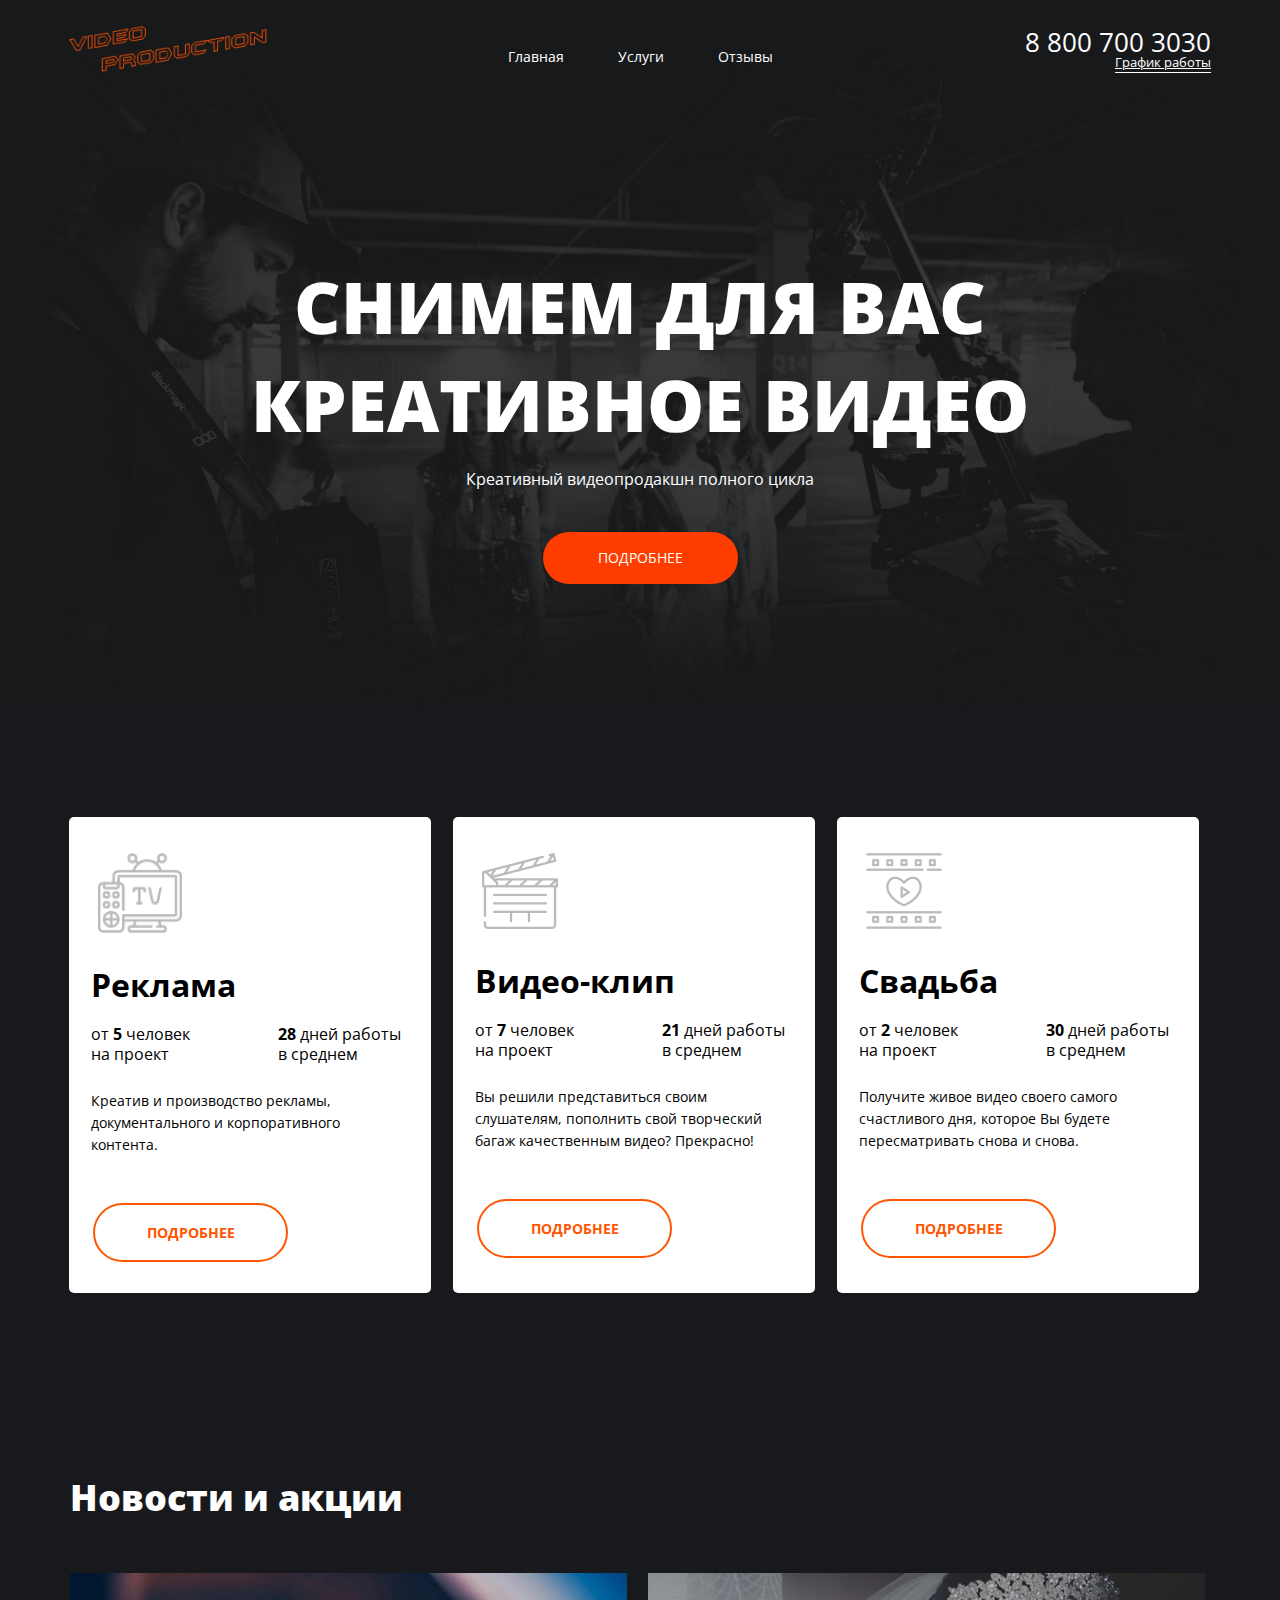
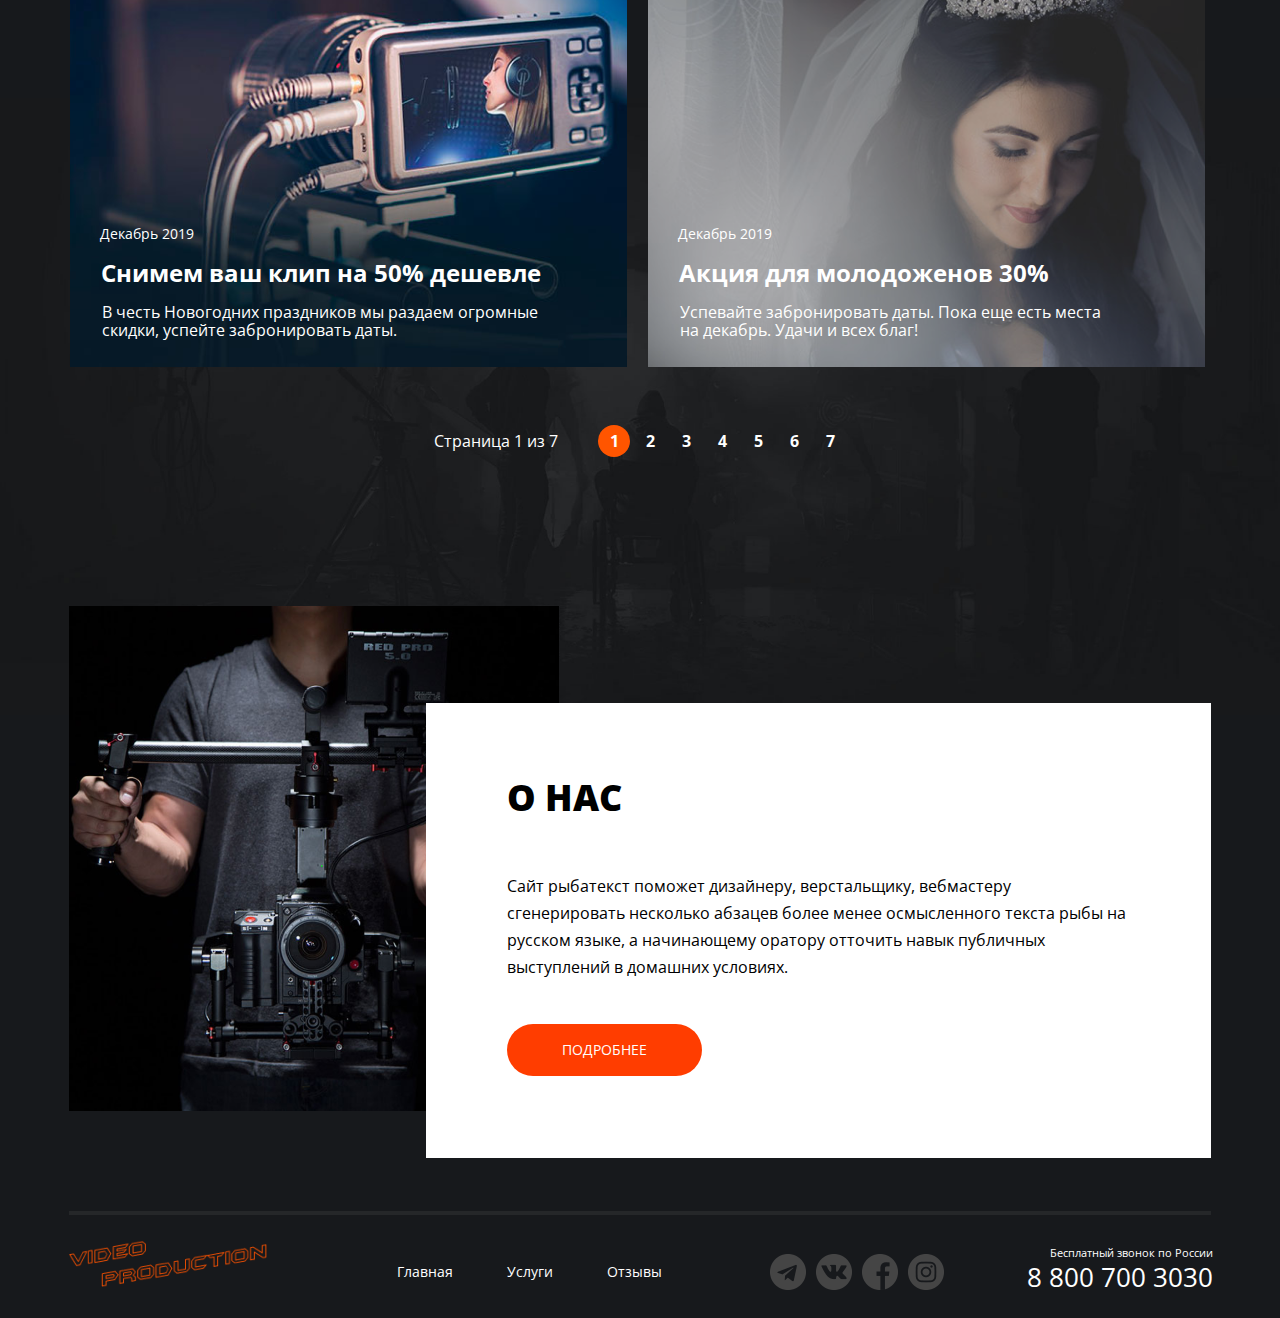
==== video-production/index.html @ 26098052 "Add files via upload" ====
<!DOCTYPE html>
<html lang="en">

<head>
    <meta charset="UTF-8">
    <meta http-equiv="X-UA-Compatible" content="IE=edge">
    <meta name="viewport" content="width=device-width, initial-scale=1.0">
    <title>Videoproduction</title>
    <link href="https://fonts.googleapis.com/css2?family=Open+Sans:ital,wght@0,300;0,400;0,500;0,600;0,700;0,800;1,300;1,400;1,500;1,600;1,700;1,800&display=swap" rel="stylesheet">
    <link rel="stylesheet" href="./style/main.css">
</head>

<body>
    <div class="wrapper">
        <img src="./img/hero.png" alt="" class="up__background">
        <img src="./img/bottom-pic.png" alt="" class="down__background">
        <div class="wrapper__content">
            <header class="header">
                <div class="container header__container">
                    <div class="header__particle">
                        <a href="/" class="logo">
                            <img src="img/icons/logo.png" alt="картинка" class="logo__img" title="Портал на главную страницу">
                        </a>
                        <nav class="menu menu--header">
                            <ul class="menu__list">
                                <li class="menu__item">
                                    <a href="index.html" class="menu__link" title="Портал на главную страницу">Главная</a>
                                </li>
                                <li class="menu__item">
                                    <a href="services.html" class="menu__link">Услуги</a>
                                </li>
                                <li class="menu__item">
                                    <a href="review.html" class="menu__link">Отзывы</a>
                                </li>
                            </ul>
                        </nav>
                    </div>
                    <div class="header__particle header__particle--right">
                        <div class="contacts contacts--header">
                            <a href="tel:+78007003030" class="contacts__phone">8 800 700 3030</a>
                            <!-- <div class="contacts__info">График работы</div> -->
                            <div class="dropdown">
                                <div class="contacts__info">График работы</div>
                                <div class="dropdown__menu">
                                    <div class="dropdown__triangle"></div>
                                    <span class="dropdown__item dropdown__item--up">пн-вс: 09:00 - 20:00</span>
                                    <span class="dropdown__item dropdown__item--down">Обед: 14:00-14:30</span>
                                </div>
                            </div>
                        </div>
                    </div>                    
                </div>
            </header>
            <main class="main-content">
                <section class="hello">
                    <div class="container hello__container">
                        <h1 class="hello__title">Снимем для вас креативное видео</h1>
                        <div class="hello__text">Креативный видеопродакшн полного цикла</div>
                        <a href="/" class="button button--hello">Подробнее</a>
                    </div>
                </section>
                <section class="offer">
                    <div class="container offer__container">
                        <ul class="offer__list">
                            <li class="offer__item">
                                <img src="img/icons/tv.png" alt="картинка" class="offer__img offer__img--bigger">
                                <div class="offer__content">
                                    <h3 class="offer__title">Реклама</h3>
                                    <ul class="offer__features">
                                        <li class="offer__feature">
                                            <div class="offer__feature-text offer__feature-text--people"> от <span>5</span> человек на проект</div>
                                        </li>
                                        <li class="offer__feature">
                                            <div class="offer__feature-text offer__feature-text--time"> <span>28</span> дней работы в среднем</div>
                                        </li>
                                    </ul>
                                    <p class="offer__text">Креатив и производство рекламы, документального
                                        и корпоративного контента.</p>
                                    <a href="/" class="button button--light">Подробнее</a>
                                </div>
                            </li>
                            <li class="offer__item">
                                <img src="img/icons/clapper.png" alt="картинка" class="offer__img">
                                <div class="offer__content">
                                    <h3 class="offer__title">Видео-клип</h3>
                                    <ul class="offer__features">
                                        <li class="offer__feature">
                                            <div class="offer__feature-text offer__feature-text--people"> от <span>7</span> человек на проект</div>
                                        </li>
                                        <li class="offer__feature">
                                            <div class="offer__feature-text offer__feature-text--time"> <span>21</span> дней работы в среднем</div>
                                        </li>
                                    </ul>
                                    <p class="offer__text">Вы решили представиться своим слушателям, пополнить
                                        свой творческий багаж качественным видео? Прекрасно! </p>
                                    <a href="/" class="button button--light">Подробнее</a>
                                </div>
                            </li>
                            <li class="offer__item">
                                <img src="img/icons/film.png" alt="картинка" class="offer__img">
                                <div class="offer__content">
                                    <h3 class="offer__title">Свадьба</h3>
                                    <ul class="offer__features">
                                        <li class="offer__feature">
                                            <div class="offer__feature-text offer__feature-text--people"> от <span>2</span> человек на проект</div>
                                        </li>
                                        <li class="offer__feature">
                                            <div class="offer__feature-text offer__feature-text--time"> <span>30</span> дней работы в среднем</div>
                                        </li>
                                    </ul>
                                    <p class="offer__text">Получите живое видео своего самого счастливого дня,
                                        которое Вы будете пересматривать снова и снова.</p>
                                    <a href="/" class="button button--light">Подробнее</a>
                                </div>
                            </li>
                        </ul>
                    </div>
                </section>
                <section class="news">
                    <div class="container news__container">
                        <h2 class="title">Новости и акции</h2>
                        <ul class="news__list">
                            <li class="news__item news__item--video">
                                <!-- <img src="img/camera.png" alt="картинка" class="news__img"> -->
                                <p class="news__date">Декабрь 2019</p>
                                <h2 class="news__title">Снимем ваш клип на 50% дешевле</h2>
                                <p class="news__text">В честь Новогодних праздников мы раздаем
                                    огромные скидки, успейте забронировать даты. </p>
                            </li>
                            <li class="news__item news__item--sale">
                                <!-- <img src="img/wedding.png" alt="картинка" class="news__img"> -->
                                <p class="news__date">Декабрь 2019</p>
                                <h2 class="news__title">Акция для молодоженов 30%</h2>
                                <p class="news__text">Успевайте забронировать даты.
                                    Пока еще есть места на декабрь. Удачи и всех благ!</p>
                            </li>
                        </ul>
                        <div class="paginator">
                            <div class="paginator__whatpage">Страница 1 из 7</div>
                            <ul class="paginator__pages">
                                <li class="paginator__page paginator__page--active">
                                    <a href="/" class="paginator__link">1</a>
                                </li>
                                <li class="paginator__page">
                                    <a href="/" class="paginator__link">2</a>
                                </li>
                                <li class="paginator__page">
                                    <a href="/" class="paginator__link">3</a>
                                </li>
                                <li class="paginator__page">
                                    <a href="/" class="paginator__link">4</a>
                                </li>
                                <li class="paginator__page">
                                    <a href="/" class="paginator__link">5</a>
                                </li>
                                <li class="paginator__page">
                                    <a href="/" class="paginator__link">6</a>
                                </li>
                                <li class="paginator__page">
                                    <a href="/" class="paginator__link">7</a>
                                </li>
                            </ul>
                        </div>
                    </div>
                </section>
                <section class="about">
                    <div class="container about__container">
                        <img src="img/cameraman.png" alt="картинка" class="about__img">
                        <div class="about__card">
                            <h2 class="title title--about">О нас</h2>
                            <p class="about__us">Сайт рыбатекст поможет дизайнеру, верстальщику, вебмастеру
                                сгенерировать несколько абзацев более менее осмысленного текста рыбы на русском языке,
                                а начинающему оратору отточить навык публичных выступлений в домашних условиях. </p>
                            <a href="/" class="button button--about">Подробнее</a>
                        </div>
                    </div>
                </section>
            </main>
        </div>
        <footer class="footer">
            <div class="container footer__container">
                <div class="footer__particle">
                    <a href="/" class="logo logo--footer">
                        <img src="img/icons/logo.png" alt="картинка" class="logo__img">
                    </a>
                    <nav class="menu menu--footer">
                        <ul class="menu__list">
                            <li class="menu__item">
                                <a href="index.html" class="menu__link menu__link--main">Главная</a>
                            </li>
                            <li class="menu__item">
                                <a href="services.html" class="menu__link menu__link--services">Услуги</a>
                            </li>
                            <li class="menu__item">
                                <a href="review.html" class="menu__link menu__link-reviews">Отзывы</a>
                            </li>
                        </ul>
                    </nav>
                </div>
                <div class="footer__particle footer__particle--right">
                    <div class="sotial">
                        <ul class="sotial__items">
                            <li class="sotial__item sotial__item--tg">
                                <a href="/" class="sotial__link">
                                    <!-- <img src="img/telegram.png" alt="картинка" class="social__img"> -->
                                </a>
                            </li>
                            <li class="sotial__item sotial__item--vk">
                                <a href="/" class="sotial__link">
                                    <!-- <img src="img/vk1.png" alt="картинка" class="social__img"> -->
                                </a>
                            </li>
                            <li class="sotial__item sotial__item--fb">
                                <a href="/" class="sotial__link">
                                    <!-- <img src="img/f.png" alt="картинка" class="social__img"> -->
                                </a>
                            </li>
                            <li class="sotial__item sotial__item--inst">
                                <a href="/" class="sotial__link">
                                    <!-- <img src="img/in1.png" alt="картинка" class="social__img"> -->
                                </a>
                            </li>
                        </ul>
                    </div>
                    <div class="contacts contacts--footer">
                        <div class="contacts__end">Бесплатный звонок по России</div>
                        <a href="tel:+78007003030" class="contacts__phone">8 800 700 3030</a>
                    </div>
                </div> 
                

            </div>
        </footer>
    </div>

</body>

</html>
---- video-production/style/main.css ----
@import url(./normalize.css);
@import url(./blocks/base.css);
@import url(./blocks/header.css);
/* @import url(./blocks/dropdown.css); */
@import url(./blocks/hello.css);
@import url(./blocks/offer.css);
@import url(./blocks/news.css);
@import url(./blocks/about.css);
@import url(./blocks/footer.css);
@import url(./services_blocks/services_top.css);
@import url(./services_blocks/services_main_con.css);
@import url(./services_blocks/services_partners.css);
@import url(./services_blocks/services_footer.css);
@import url(./hipage_blocks/hipage.css);
@import url(./review_blocks/review_advertising.css);
@import url(./review_blocks/review_reviews.css);
@import url(./review_blocks/review_form.css);
@import url(./review_blocks/review_footer.css);
@import url(./blocks/dropdown.css);
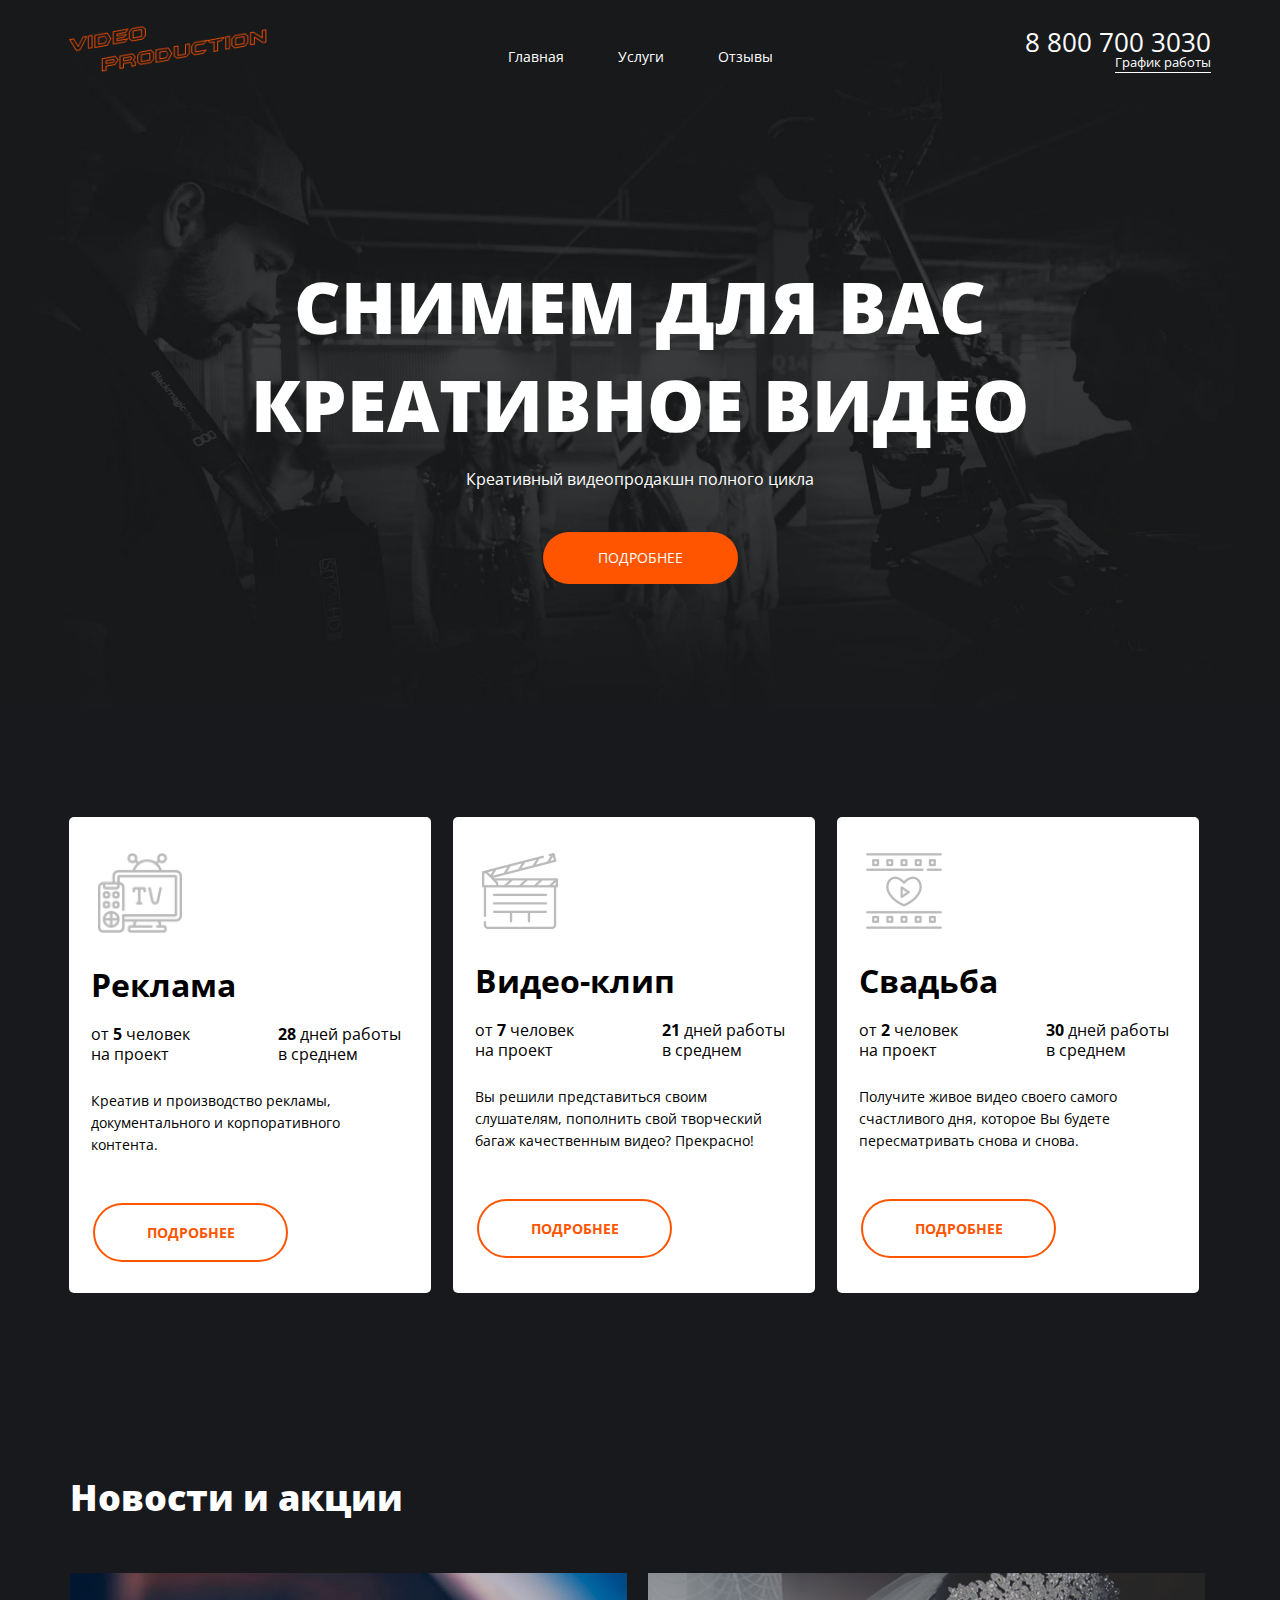
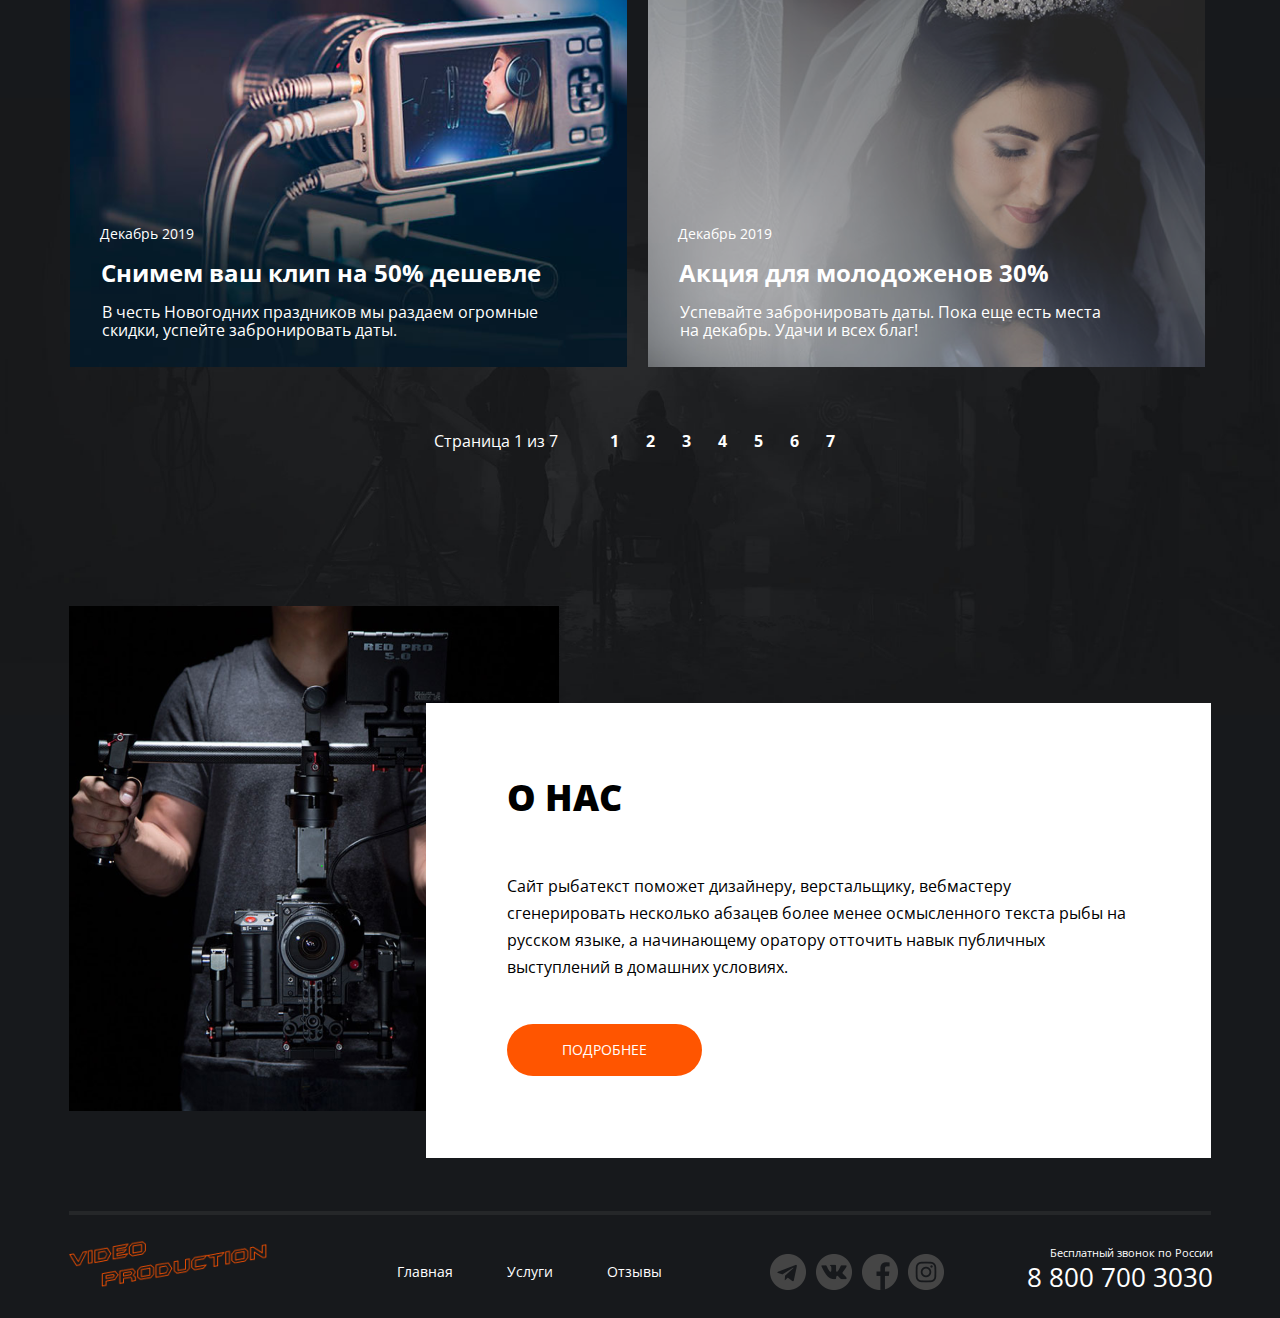
==== commit 39853cff: "Update index.html" ====
--- a/video-production/index.html
+++ b/video-production/index.html
@@ -18,7 +18,7 @@
             <header class="header">
                 <div class="container header__container">
                     <div class="header__particle">
-                        <a href="/" class="logo">
+                        <a href="index.html" class="logo">
                             <img src="img/icons/logo.png" alt="картинка" class="logo__img" title="Портал на главную страницу">
                         </a>
                         <nav class="menu menu--header">
@@ -180,7 +180,7 @@
         <footer class="footer">
             <div class="container footer__container">
                 <div class="footer__particle">
-                    <a href="/" class="logo logo--footer">
+                    <a href="index.html" class="logo logo--footer">
                         <img src="img/icons/logo.png" alt="картинка" class="logo__img">
                     </a>
                     <nav class="menu menu--footer">
@@ -235,4 +235,4 @@
 
 </body>
 
-</html>+</html>
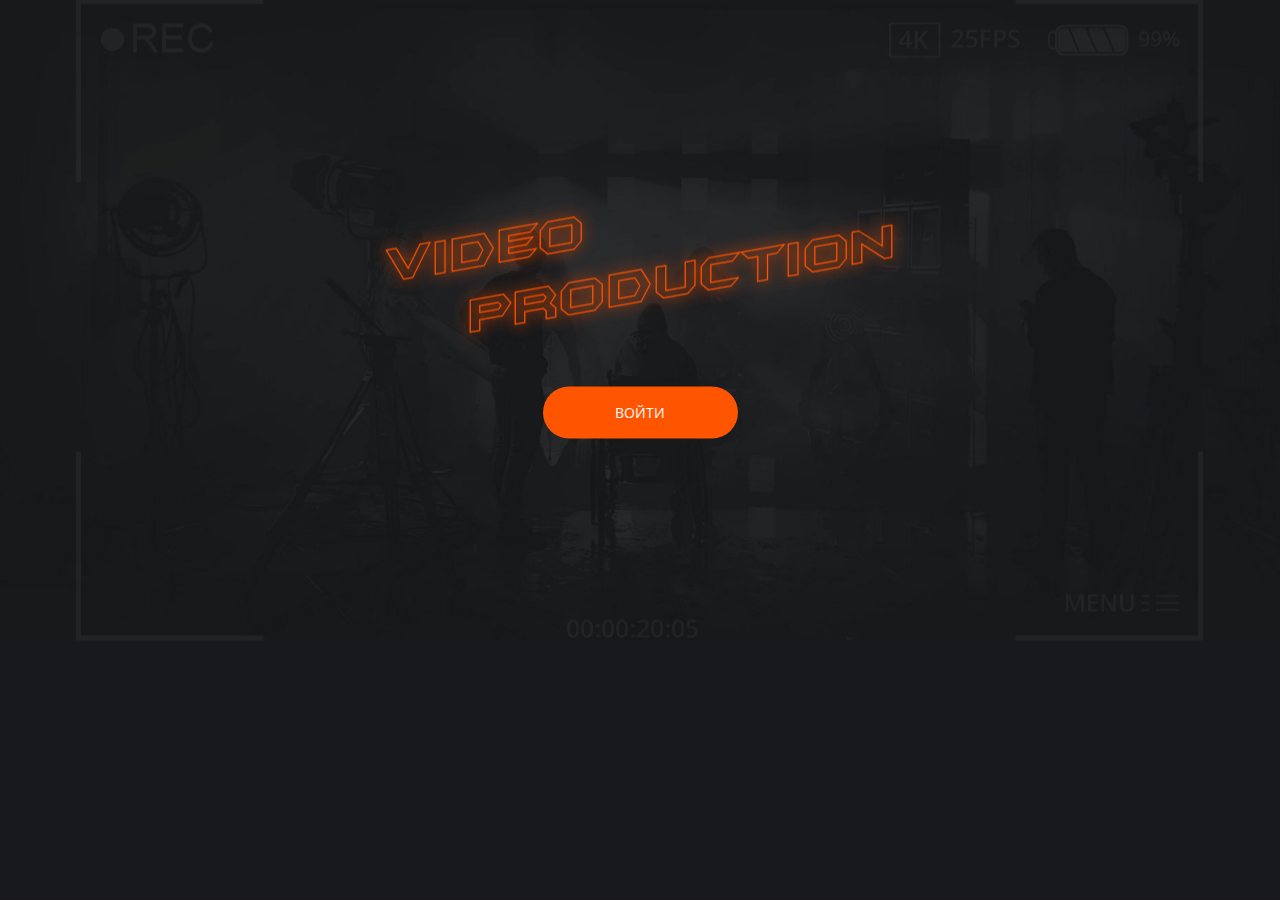
==== commit 3fd2c5ad: "Add files via upload" ====
--- a/video-production/index.html
+++ b/video-production/index.html
@@ -5,234 +5,24 @@
     <meta charset="UTF-8">
     <meta http-equiv="X-UA-Compatible" content="IE=edge">
     <meta name="viewport" content="width=device-width, initial-scale=1.0">
-    <title>Videoproduction</title>
+    <title>hipage</title>
     <link href="https://fonts.googleapis.com/css2?family=Open+Sans:ital,wght@0,300;0,400;0,500;0,600;0,700;0,800;1,300;1,400;1,500;1,600;1,700;1,800&display=swap" rel="stylesheet">
     <link rel="stylesheet" href="./style/main.css">
 </head>
 
 <body>
     <div class="wrapper">
-        <img src="./img/hero.png" alt="" class="up__background">
-        <img src="./img/bottom-pic.png" alt="" class="down__background">
         <div class="wrapper__content">
-            <header class="header">
-                <div class="container header__container">
-                    <div class="header__particle">
-                        <a href="index.html" class="logo">
-                            <img src="img/icons/logo.png" alt="картинка" class="logo__img" title="Портал на главную страницу">
-                        </a>
-                        <nav class="menu menu--header">
-                            <ul class="menu__list">
-                                <li class="menu__item">
-                                    <a href="index.html" class="menu__link" title="Портал на главную страницу">Главная</a>
-                                </li>
-                                <li class="menu__item">
-                                    <a href="services.html" class="menu__link">Услуги</a>
-                                </li>
-                                <li class="menu__item">
-                                    <a href="review.html" class="menu__link">Отзывы</a>
-                                </li>
-                            </ul>
-                        </nav>
-                    </div>
-                    <div class="header__particle header__particle--right">
-                        <div class="contacts contacts--header">
-                            <a href="tel:+78007003030" class="contacts__phone">8 800 700 3030</a>
-                            <!-- <div class="contacts__info">График работы</div> -->
-                            <div class="dropdown">
-                                <div class="contacts__info">График работы</div>
-                                <div class="dropdown__menu">
-                                    <div class="dropdown__triangle"></div>
-                                    <span class="dropdown__item dropdown__item--up">пн-вс: 09:00 - 20:00</span>
-                                    <span class="dropdown__item dropdown__item--down">Обед: 14:00-14:30</span>
-                                </div>
-                            </div>
-                        </div>
-                    </div>                    
-                </div>
-            </header>
-            <main class="main-content">
-                <section class="hello">
-                    <div class="container hello__container">
-                        <h1 class="hello__title">Снимем для вас креативное видео</h1>
-                        <div class="hello__text">Креативный видеопродакшн полного цикла</div>
-                        <a href="/" class="button button--hello">Подробнее</a>
+            <div class="main-content">
+                <img src="./img/hi_img/bg.png" alt="" class="hi__background">
+                <section class="entry">
+                    <div class="animation">
+                        <img src="./img/hi_img/logo.png" alt="">
+                        <a href="v-prodact.html" class="button button--entry">Войти</a>
                     </div>
                 </section>
-                <section class="offer">
-                    <div class="container offer__container">
-                        <ul class="offer__list">
-                            <li class="offer__item">
-                                <img src="img/icons/tv.png" alt="картинка" class="offer__img offer__img--bigger">
-                                <div class="offer__content">
-                                    <h3 class="offer__title">Реклама</h3>
-                                    <ul class="offer__features">
-                                        <li class="offer__feature">
-                                            <div class="offer__feature-text offer__feature-text--people"> от <span>5</span> человек на проект</div>
-                                        </li>
-                                        <li class="offer__feature">
-                                            <div class="offer__feature-text offer__feature-text--time"> <span>28</span> дней работы в среднем</div>
-                                        </li>
-                                    </ul>
-                                    <p class="offer__text">Креатив и производство рекламы, документального
-                                        и корпоративного контента.</p>
-                                    <a href="/" class="button button--light">Подробнее</a>
-                                </div>
-                            </li>
-                            <li class="offer__item">
-                                <img src="img/icons/clapper.png" alt="картинка" class="offer__img">
-                                <div class="offer__content">
-                                    <h3 class="offer__title">Видео-клип</h3>
-                                    <ul class="offer__features">
-                                        <li class="offer__feature">
-                                            <div class="offer__feature-text offer__feature-text--people"> от <span>7</span> человек на проект</div>
-                                        </li>
-                                        <li class="offer__feature">
-                                            <div class="offer__feature-text offer__feature-text--time"> <span>21</span> дней работы в среднем</div>
-                                        </li>
-                                    </ul>
-                                    <p class="offer__text">Вы решили представиться своим слушателям, пополнить
-                                        свой творческий багаж качественным видео? Прекрасно! </p>
-                                    <a href="/" class="button button--light">Подробнее</a>
-                                </div>
-                            </li>
-                            <li class="offer__item">
-                                <img src="img/icons/film.png" alt="картинка" class="offer__img">
-                                <div class="offer__content">
-                                    <h3 class="offer__title">Свадьба</h3>
-                                    <ul class="offer__features">
-                                        <li class="offer__feature">
-                                            <div class="offer__feature-text offer__feature-text--people"> от <span>2</span> человек на проект</div>
-                                        </li>
-                                        <li class="offer__feature">
-                                            <div class="offer__feature-text offer__feature-text--time"> <span>30</span> дней работы в среднем</div>
-                                        </li>
-                                    </ul>
-                                    <p class="offer__text">Получите живое видео своего самого счастливого дня,
-                                        которое Вы будете пересматривать снова и снова.</p>
-                                    <a href="/" class="button button--light">Подробнее</a>
-                                </div>
-                            </li>
-                        </ul>
-                    </div>
-                </section>
-                <section class="news">
-                    <div class="container news__container">
-                        <h2 class="title">Новости и акции</h2>
-                        <ul class="news__list">
-                            <li class="news__item news__item--video">
-                                <!-- <img src="img/camera.png" alt="картинка" class="news__img"> -->
-                                <p class="news__date">Декабрь 2019</p>
-                                <h2 class="news__title">Снимем ваш клип на 50% дешевле</h2>
-                                <p class="news__text">В честь Новогодних праздников мы раздаем
-                                    огромные скидки, успейте забронировать даты. </p>
-                            </li>
-                            <li class="news__item news__item--sale">
-                                <!-- <img src="img/wedding.png" alt="картинка" class="news__img"> -->
-                                <p class="news__date">Декабрь 2019</p>
-                                <h2 class="news__title">Акция для молодоженов 30%</h2>
-                                <p class="news__text">Успевайте забронировать даты.
-                                    Пока еще есть места на декабрь. Удачи и всех благ!</p>
-                            </li>
-                        </ul>
-                        <div class="paginator">
-                            <div class="paginator__whatpage">Страница 1 из 7</div>
-                            <ul class="paginator__pages">
-                                <li class="paginator__page paginator__page--active">
-                                    <a href="/" class="paginator__link">1</a>
-                                </li>
-                                <li class="paginator__page">
-                                    <a href="/" class="paginator__link">2</a>
-                                </li>
-                                <li class="paginator__page">
-                                    <a href="/" class="paginator__link">3</a>
-                                </li>
-                                <li class="paginator__page">
-                                    <a href="/" class="paginator__link">4</a>
-                                </li>
-                                <li class="paginator__page">
-                                    <a href="/" class="paginator__link">5</a>
-                                </li>
-                                <li class="paginator__page">
-                                    <a href="/" class="paginator__link">6</a>
-                                </li>
-                                <li class="paginator__page">
-                                    <a href="/" class="paginator__link">7</a>
-                                </li>
-                            </ul>
-                        </div>
-                    </div>
-                </section>
-                <section class="about">
-                    <div class="container about__container">
-                        <img src="img/cameraman.png" alt="картинка" class="about__img">
-                        <div class="about__card">
-                            <h2 class="title title--about">О нас</h2>
-                            <p class="about__us">Сайт рыбатекст поможет дизайнеру, верстальщику, вебмастеру
-                                сгенерировать несколько абзацев более менее осмысленного текста рыбы на русском языке,
-                                а начинающему оратору отточить навык публичных выступлений в домашних условиях. </p>
-                            <a href="/" class="button button--about">Подробнее</a>
-                        </div>
-                    </div>
-                </section>
-            </main>
+            </div>
         </div>
-        <footer class="footer">
-            <div class="container footer__container">
-                <div class="footer__particle">
-                    <a href="index.html" class="logo logo--footer">
-                        <img src="img/icons/logo.png" alt="картинка" class="logo__img">
-                    </a>
-                    <nav class="menu menu--footer">
-                        <ul class="menu__list">
-                            <li class="menu__item">
-                                <a href="index.html" class="menu__link menu__link--main">Главная</a>
-                            </li>
-                            <li class="menu__item">
-                                <a href="services.html" class="menu__link menu__link--services">Услуги</a>
-                            </li>
-                            <li class="menu__item">
-                                <a href="review.html" class="menu__link menu__link-reviews">Отзывы</a>
-                            </li>
-                        </ul>
-                    </nav>
-                </div>
-                <div class="footer__particle footer__particle--right">
-                    <div class="sotial">
-                        <ul class="sotial__items">
-                            <li class="sotial__item sotial__item--tg">
-                                <a href="/" class="sotial__link">
-                                    <!-- <img src="img/telegram.png" alt="картинка" class="social__img"> -->
-                                </a>
-                            </li>
-                            <li class="sotial__item sotial__item--vk">
-                                <a href="/" class="sotial__link">
-                                    <!-- <img src="img/vk1.png" alt="картинка" class="social__img"> -->
-                                </a>
-                            </li>
-                            <li class="sotial__item sotial__item--fb">
-                                <a href="/" class="sotial__link">
-                                    <!-- <img src="img/f.png" alt="картинка" class="social__img"> -->
-                                </a>
-                            </li>
-                            <li class="sotial__item sotial__item--inst">
-                                <a href="/" class="sotial__link">
-                                    <!-- <img src="img/in1.png" alt="картинка" class="social__img"> -->
-                                </a>
-                            </li>
-                        </ul>
-                    </div>
-                    <div class="contacts contacts--footer">
-                        <div class="contacts__end">Бесплатный звонок по России</div>
-                        <a href="tel:+78007003030" class="contacts__phone">8 800 700 3030</a>
-                    </div>
-                </div> 
-                
-
-            </div>
-        </footer>
     </div>
-
 </body>
-
-</html>
+</html>